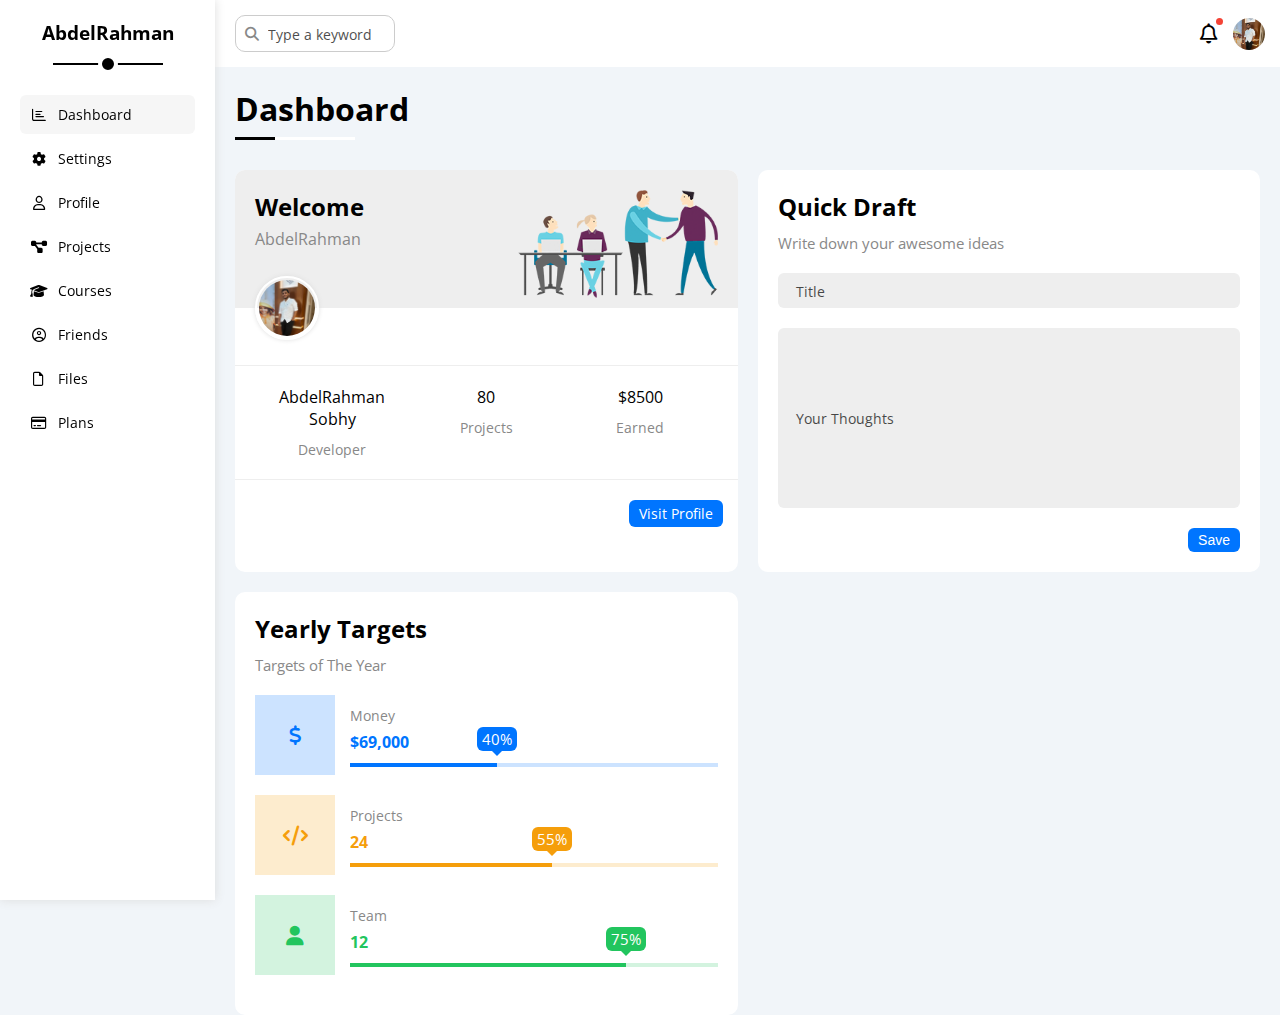
==== index.html @ 3ca9975a "new sections" ====
<!DOCTYPE html>
<html lang="en">

<head>
    <meta charset="UTF-8">
    <meta http-equiv="X-UA-Compatible" content="IE=edge">
    <meta name="viewport" content="width=device-width, initial-scale=1.0">
    <link rel="stylesheet" href="css/all.min.css">
    <link rel="stylesheet" href="css/framework.css">
    <link rel="stylesheet" href="css/style.css">
    <script defer src="scripts/script.js"></script>
    <title>Dashboard</title>
</head>

<body>
    <div class="loading"></div>
    <div class="page flex">
        <div class="sidebar bg-white relative p-20">
            <h3 class="relative txt-c mt-0">ABDO</h3>
            <ul>
                <li>
                    <a class="active flex-ac fs-14 black rad-6 p-10" href="./index.html">
                        <i class="fa-regular fa-chart-bar fa-fw"></i>
                        <span class="mobile-hidden">Dashboard</span>
                    </a>
                </li>
                <li>
                    <a class="flex-ac fs-14 black rad-6 p-10" href="./settings.html">
                        <i class="fa-solid fa-gear fa-fw"></i>
                        <span class="mobile-hidden">Settings</span>
                    </a>
                </li>
                <li>
                    <a class="flex-ac fs-14 black rad-6 p-10" href="profile.html">
                        <i class="fa-regular fa-user fa-fw"></i>
                        <span class="mobile-hidden">Profile</span>
                    </a>
                </li>
                <li>
                    <a class="flex-ac fs-14 black rad-6 p-10" href="projects.html">
                        <i class="fa-solid fa-diagram-project fa-fw"></i>
                        <span class="mobile-hidden">Projects</span>
                    </a>
                </li>
                <li>
                    <a class="flex-ac fs-14 black rad-6 p-10" href="courses.html">
                        <i class="fa-solid fas fa-graduation-cap fa-fw"></i>
                        <span class="mobile-hidden">Courses</span>
                    </a>
                </li>
                <li>
                    <a class="flex-ac fs-14 black rad-6 p-10" href="friends.html">
                        <i class="fa-regular fa-circle-user fa-fw"></i>
                        <span class="mobile-hidden">Friends</span>
                    </a>
                </li>
                <li>
                    <a class="flex-ac fs-14 black rad-6 p-10" href="files.html">
                        <i class="fa-regular fa-file fa-fw"></i>
                        <span class="mobile-hidden">Files</span>
                    </a>
                </li>
                <li>
                    <a class="flex-ac fs-14 black rad-6 p-10" href="plans.html">
                        <i class="fa-regular fa-credit-card fa-fw"></i>
                        <span class="mobile-hidden">Plans</span>
                    </a>
                </li>
            </ul>
        </div>
        <div class="content w-full">
            <div class="head bg-white p-15 flex-ac-sb">
                <div class="search relative">
                    <input class="p-10" type="search" id="input-fc">
                    <label for="search" class="label-fc">Type a keyword</label>
                </div>
                <div class="icons flex-ac">
                    <span class="notification relative"> <i class="fa-regular fa-bell fa-lg"></i></span>
                    <img src="images/avatar.jpg" alt="">
                </div>
            </div>
            <h1 id="swup" class="relative transition-fade">Dashboard</h1>
            <div id="swup" class=" transition-fade wrapper grid gap-20">
                <div class="welcome bg-white rad-10 txt-c-mobile block-mobile">
                    <div class="intro p-20 flex-sb bg-eee">
                        <div>
                            <h2 class="m-0">Welcome</h2>
                            <p class="grey mt-5">AbdelRahman</p>
                        </div>
                        <img src="images/welcome.png" alt="" class="mobile-hidden">
                    </div>
                    <img src="images/avatar.jpg" alt="" class="avatar">
                    <div class="body txt-c flex p-20 mt-20 mb-20 block-mobile">
                        <div>AbdelRahman Sobhy <span class="block grey fs-14 mt-10">Developer</span></div>
                        <div>80 <span class="block grey fs-14 mt-10">Projects</span></div>
                        <div>$8500 <span class="block grey fs-14 mt-10">Earned</span></div>
                    </div>
                    <a href="./profile.html" class="visit block fs-14 bg-blue white fit btn">Visit Profile</a>
                </div>
                <div class="quick-draft p-20 bg-white rad-10">
                    <h2 class="mt-0 mb-10">Quick Draft</h2>
                    <p class="mt-0 mb-20 grey fs-15">Write down your awesome ideas</p>
                    <form>
                        <div class="relative">
                            <input type="text" class="block mb-20 w-full p-10 b-none bg-eee rad-6" id="input-fc">
                            <label class="label-fc greylabel no-pad">Title</label>
                        </div>
                        <div class="relative">
                            <textarea class="block mb-20 w-full p-10 b-none bg-eee rad-6" id="input-fc"></textarea>
                            <label class="label-fc greylabel no-pad">Your Thoughts</label>
                        </div>
                        <input type="submit" value="Save" class="save block fs-14 bg-blue white b-none fit btn">
                    </form>
                </div>
                <div class="targets p-20 bg-white rad-10">
                    <h2 class="mt-0 mb-10">Yearly Targets</h2>
                    <p class="mt-0 mb-20 grey fs-15">Targets of The Year</p>
                    <div class="targets-row mb-20 blue flex-ac">
                        <div class="icon flex-c">
                            <i class="fa-solid fa-dollar-sign fa-lg blue"></i>
                        </div>
                        <div class="details">
                            <span class="fs-14 grey">Money</span>
                            <span class="block mt-5 mb-10 bold">$69,000</span>
                            <div class="progress relative">
                                <span class="bg-blue blue" data-prog="40%" style="width:0">
                                    <span class="bg-blue">40%</span>
                                </span>
                            </div>
                        </div>
                    </div>
                    <div class="targets-row mb-20 orange flex-ac">
                        <div class="icon flex-c">
                            <i class="fa-solid fa-code fa-lg orange"></i>
                        </div>
                        <div class="details">
                            <span class="fs-14 grey">Projects</span>
                            <span class="block mt-5 mb-10 bold">24</span>
                            <div class="progress relative">
                                <span class="bg-orange orange" data-prog="55%" style="width:0">
                                    <span class="bg-orange">55%</span>
                                </span>
                            </div>
                        </div>
                    </div>
                    <div class="targets-row mb-20 green flex-ac">
                        <div class="icon flex-c">
                            <i class="fa-solid fa-user fa-lg green"></i>
                        </div>
                        <div class="details">
                            <span class="fs-14 grey">Team</span>
                            <span class="block mt-5 mb-10 bold">12</span>
                            <div class="progress relative">
                                <span class="bg-green green" data-prog="75%" style="width:0">
                                    <span class="bg-green">75%</span>
                                </span>
                            </div>
                        </div>
                    </div>
                </div>
            </div>
        </div>
    </div>
    <script src="scripts/swup.js"></script>
    <script>
        const swup = new Swup();
    </script>
</body>

</html>
---- css/framework.css ----
/* box styling */
.flex {
    display: flex;
}

.flex-ac {
    display: flex;
    align-items: center;
}

.flex-ac-sb {
    display: flex;
    align-items: center;
    justify-content: space-between;
}

.flex-c {
    display: flex;
    align-items: center;
    justify-content: center;
}

.flex-sb {
    display: flex;
    justify-content: space-between;
}

.grid {
    display: grid;
}

.block {
    display: block;
}

/* paddings ,margins and gaps*/

.p-10 {
    padding: 10px;
}

.p-15 {
    padding: 15px;
}

.p-20 {
    padding: 20px;
}

.m-0 {
    margin: 0px;
}

.m-20 {
    margin: 20px;
}

.mt-0 {
    margin-top: 0;
}

.mt-5 {
    margin-top: 5px;
}

.mt-10 {
    margin-top: 10px;
}

.mt-20 {
    margin-top: 20px;
}

.mb-10 {
    margin-bottom: 10px;
}

.mb-20 {
    margin-bottom: 20px;
}

.gap-20 {
    gap: 20px;
}

/* colors */

.bg-eee {
    background-color: #eee;
}

.bg-white {
    background-color: white;
}

.bg-blue {
    background-color: var(--color-blue);
}

.bg-orange {
    background-color: var(--color-orange);
}

.bg-green {
    background-color: var(--color-green);
}

.black {
    color: black;
}

.white {
    color: white;
}

.grey {
    color: var(--color-grey);
}

.blue {
    color: var(--color-blue);
}

.orange {
    color: var(--color-orange);
}

.green {
    color: var(--color-green);
}

/* position */
.relative {
    position: relative;
}

/* text styling */
.txt-c {
    text-align: center;
}

.bold {
    font-weight: bold;
}

.fs-14 {
    font-size: 14px;
}

.fs-15 {
    font-size: 15px;
}

/* borders */
.rad-6 {
    border-radius: 6px;
}

.rad-10 {
    border-radius: 10px;
}

.b-none {
    border: none;
}

/* width and height */
.w-full {
    width: 100%;
}

.fit {
    width: fit-content;
}

/* responsive */
@media (max-width:767px) {
    .block-mobile {
        display: block;
    }

    .mobile-hidden {
        display: none;
    }

    .txt-c-mobile {
        text-align: center;
    }
}

/* components */

.btn {
    padding: 4px 10px;
    border-radius: 6px;
}
---- css/style.css ----
@import url('https://fonts.googleapis.com/css2?family=Open+Sans:wght@300;500&display=swap');

:root {
    --color-blue: #0075ff;
    --color-alt-blue: #0d69d5;
    --color-orange: #f59e0b;
    --color-green: #22c55e;
    --color-red: #f44336;
    --color-grey: #888;
}

* {
    box-sizing: border-box;
}

*:focus {
    outline: none;
}

a {
    text-decoration: none;
}

ul {
    list-style: none;
    padding: 0;
}

html {
    scroll-behavior: smooth;
}

body {
    font-family: 'Open Sans', sans-serif;
    margin: 0;
}

::-webkit-scrollbar {
    width: 10px;
}

::-webkit-scrollbar-track {
    background-color: white;
}

::-webkit-scrollbar-thumb {
    background-color: var(--color-blue);
}

::-webkit-scrollbar-thumb:hover {
    background-color: var(--color-alt-blue);
}

/* swup animation  */
.transition-fade {
    transition: 0.3s;
    opacity: 1;
}

html.is-animating .transition-fade {
    opacity: 0;
    transform: translateX(-50px);
}

html.is-leaving .transition-fade {
    opacity: 0;
    transform: translateX(50px);
}

.loading {
    height: 5px;
    position: fixed;
    top: 67px;
    left: 0;
    background: var(--color-blue);
    width: 0;
    z-index: 1000;
}

html.is-changing .loading {
    transition: 0.3s;
    width: 100%;
}

.page {
    background-color: #f1f5f9;
    min-height: 100vh;
}

/* sidebar */

.sidebar {
    position: fixed;
    top: 0;
    left: 0;
    z-index: 9999;
    height: 100vh;
    width: 215px;
    box-shadow: 0 0 10px #ddd;
}

.sidebar>h3 {
    margin-bottom: 50px;
}

.sidebar>h3::before,
.sidebar>h3::after {
    content: '';
    position: absolute;
    background-color: black;
    left: 50%;
    transform: translateX(-50%);
}

.sidebar>h3::before {
    width: 110px;
    height: 2px;
    bottom: -20px;

}

.sidebar>h3::after {
    bottom: -28.5px;
    width: 12px;
    aspect-ratio: 1;
    border-radius: 50%;
    border: 4px solid white;
}

.sidebar ul li a {
    transition: 0.3s;
    margin-bottom: 5px;
}

.sidebar ul li a.active,
.sidebar ul li a:hover {
    background-color: #f6f6f6;
}

.sidebar ul li a span {
    font-size: 14px;
    margin-left: 10px;
}

@media (max-width:767px) {
    .sidebar {
        width: 58px;
        padding: 10px;
    }

    .sidebar>h3 {
        font-size: 13px;
        margin-bottom: 15px;
    }

    .sidebar>h3::before,
    .sidebar>h3::after {
        display: none;
    }
}

/* content */
.content {
    overflow: hidden;
    position: relative;
    left: 215px;
    width: calc(100% - 215px);
}

@media (max-width:767px) {
    .content {
        position: relative;
        left: 58px;
        width: calc(100% - 58px);
    }
}

.head {
    position: fixed;
    top: 0;
    left: 215px;
    z-index: 99;
    transition: 0.3s;
    width: calc(100% - 215px);
}

@media (max-width:767px) {
    .head {
        left: 58px;
        width: calc(100% - 58px);
    }
}

.head .search::before {
    content: '\f002';
    font-family: var(--fa-style-family-classic);
    font-weight: 900;
    position: absolute;
    left: 15px;
    top: 50%;
    transform: translateY(-50%);
    font-size: 14px;
    color: var(--color-grey);
}

#input-fc+.label-fc {
    position: absolute;
    top: 50%;
    left: 38px;
    transform: translateY(-50%);
    pointer-events: none;
    font-size: 14px;
    opacity: 0.7;
    transition: 0.3s;
}

#input-fc+.label-fc.no-pad {
    left: 18px;
}

#input-fc:focus+.label-fc,
#input-fc+.label-fc.focused {
    scale: 0.9;
    opacity: 1;
    background-color: white;
    top: 0px;
    left: 22px;
    padding-inline: 6px;
}

#input-fc:focus+.label-fc.greylabel,
#input-fc+.label-fc.greylabel.focused {
    border-radius: 2px;
    background-color: #eee;
}

#input-fc:focus+.label-fc.no-pad,
#input-fc+.label-fc.no-pad.focused {
    left: 10px;
}

.head .search input {
    border: 1px solid #ccc;
    border-radius: 10px;
    margin-left: 5px;
    padding-left: 30px;
    width: 160px;
    transition: width 0.3s;
}

.head .search input:focus {
    width: 200px;
}


.head .icons .notification::before {
    content: '';
    position: absolute;
    width: 7px;
    aspect-ratio: 1;
    background-color: var(--color-red);
    border-radius: 50%;
    right: -5px;
    top: -5px;
}

.head .icons img {
    width: 32px;
    aspect-ratio: 1;
    border-radius: 50%;
    margin-left: 15px;
}

.page h1 {
    margin: 87px 20px 40px;
}

.page h1::before,
.page h1::after {
    content: '';
    height: 3px;
    position: absolute;
    bottom: -10px;
    left: 0;
}

.page h1::before {
    background-color: white;
    width: 120px;
}

.page h1::after {
    background-color: black;
    width: 40px;
}

.wrapper {
    grid-template-columns: repeat(auto-fill, minmax(450px, 1fr));
    margin-inline: 20px;
}

@media (max-width:767px) {
    .wrapper {
        grid-template-columns: minmax(min(200px, 100%), 1fr);
        margin-inline: 10px;
    }
}

.welcome {
    overflow: hidden;
}

.welcome .intro img {
    width: 200px;
    margin-bottom: -10px;
}

.welcome .avatar {
    width: 64px;
    height: 64px;
    border: 2px solid white;
    border-radius: 50%;
    padding: 2px;
    box-shadow: 0 0 5px #ddd;
    margin-left: 20px;
    margin-top: -32px;
}

.welcome .body {
    border-top: 1px solid #eee;
    border-bottom: 1px solid #eee;
}

.welcome .body>div {
    flex: 1;
}

.welcome .visit {
    margin: 0 15px 15px auto;
    transition: 0.3s;
}

.welcome .visit:hover {
    background-color: var(--color-alt-blue);
}

@media (max-width:767px) {
    .welcome .intro {
        padding-bottom: 30px;
    }

    .welcome .avatar {
        margin-left: 0;
    }

    .welcome .body>div:not(:last-child) {
        margin-bottom: 20px;
    }
}

.quick-draft textarea {
    resize: none;
    height: 180px;
}

.quick-draft .save {
    margin-left: auto;
    transition: 0.3s;
    cursor: pointer;
}

.quick-draft .save:hover {
    background-color: var(--color-alt-blue);
}

.targets .targets-row .icon {
    width: 80px;
    aspect-ratio: 1;
    margin-right: 15px;
}

.targets .details {
    flex: 1;
}

.targets .details .progress {
    height: 4px;
}

.targets .details .progress>span {
    position: absolute;
    left: 0;
    top: 0;
    height: 100%;
    transition: 0.3s;
}

.targets .details .progress>span span {
    position: absolute;
    bottom: 16px;
    right: 0;
    color: white;
    padding: 2px 5px;
    border-radius: 6px;
    font-size: 15px;
    transform: translateX(50%);
}

.targets .details .progress>span span::after {
    content: '';
    border: solid transparent 5px;
    position: absolute;
    bottom: -10px;
    left: 50%;
    transform: translateX(-50%);
}

.targets .details .progress>.blue span::after {
    border-top-color: var(--color-blue);
}

.blue .icon,
.blue .progress {
    background-color: rgba(0, 117, 255, 0.2);
}

.targets .details .progress>.orange span::after {
    border-top-color: var(--color-orange);
}

.orange .icon,
.orange .progress {
    background-color: rgba(245, 158, 11, 0.2);
}

.targets .details .progress>.green span::after {
    border-top-color: var(--color-green);
}

.green .icon,
.green .progress {
    background-color: rgba(34, 197, 94, 0.2);
}
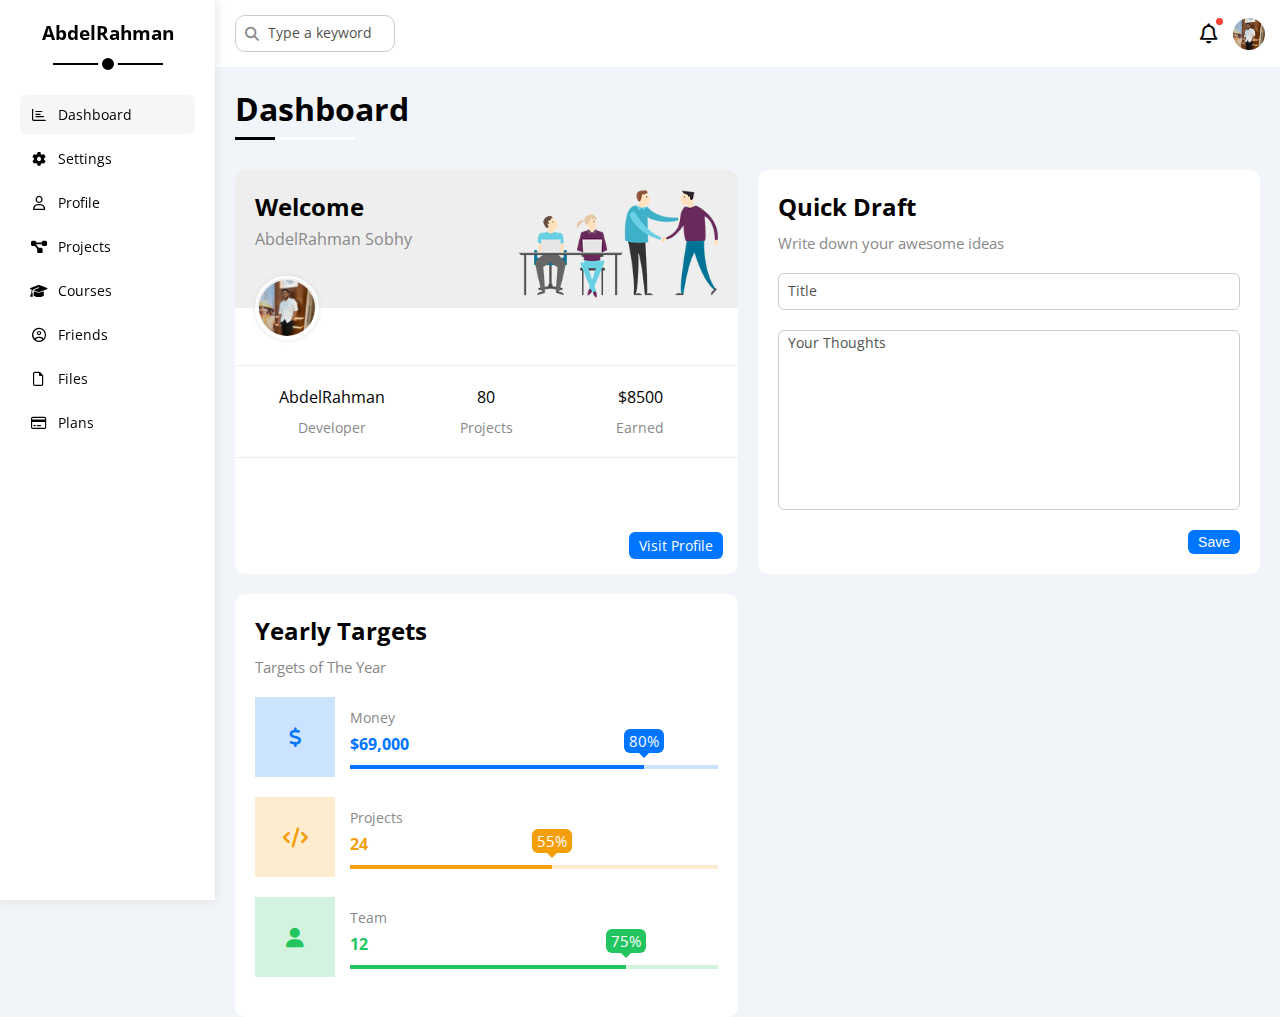
==== commit d57a18da: "design" ====
--- a/index.html
+++ b/index.html
@@ -85,29 +85,31 @@
                     <div class="intro p-20 flex-sb bg-eee">
                         <div>
                             <h2 class="m-0">Welcome</h2>
-                            <p class="grey mt-5">AbdelRahman</p>
+                            <p class="grey mt-5">AbdelRahman Sobhy</p>
                         </div>
                         <img src="images/welcome.png" alt="" class="mobile-hidden">
                     </div>
                     <img src="images/avatar.jpg" alt="" class="avatar">
                     <div class="body txt-c flex p-20 mt-20 mb-20 block-mobile">
-                        <div>AbdelRahman Sobhy <span class="block grey fs-14 mt-10">Developer</span></div>
+                        <div>AbdelRahman<span class="block grey fs-14 mt-10">Developer</span></div>
                         <div>80 <span class="block grey fs-14 mt-10">Projects</span></div>
                         <div>$8500 <span class="block grey fs-14 mt-10">Earned</span></div>
                     </div>
-                    <a href="./profile.html" class="visit block fs-14 bg-blue white fit btn">Visit Profile</a>
+                    <div class="flex visit-button">
+                        <a href="./profile.html" class="visit block fs-14 bg-blue white fit btn">Visit Profile</a>
+                    </div>
                 </div>
                 <div class="quick-draft p-20 bg-white rad-10">
                     <h2 class="mt-0 mb-10">Quick Draft</h2>
                     <p class="mt-0 mb-20 grey fs-15">Write down your awesome ideas</p>
                     <form>
                         <div class="relative">
-                            <input type="text" class="block mb-20 w-full p-10 b-none bg-eee rad-6" id="input-fc">
-                            <label class="label-fc greylabel no-pad">Title</label>
+                            <input type="text" class="block mb-20 w-full p-10 b-none rad-6" id="input-fc">
+                            <label class="label-fc no-pad">Title</label>
                         </div>
                         <div class="relative">
-                            <textarea class="block mb-20 w-full p-10 b-none bg-eee rad-6" id="input-fc"></textarea>
-                            <label class="label-fc greylabel no-pad">Your Thoughts</label>
+                            <textarea class="block mb-20 w-full p-10 b-none rad-6" id="input-fc"></textarea>
+                            <label class="label-fc no-pad">Your Thoughts</label>
                         </div>
                         <input type="submit" value="Save" class="save block fs-14 bg-blue white b-none fit btn">
                     </form>
@@ -123,8 +125,8 @@
                             <span class="fs-14 grey">Money</span>
                             <span class="block mt-5 mb-10 bold">$69,000</span>
                             <div class="progress relative">
-                                <span class="bg-blue blue" data-prog="40%" style="width:0">
-                                    <span class="bg-blue">40%</span>
+                                <span class="bg-blue blue" data-prog="80%" style="width:0">
+                                    <span class="bg-blue">80%</span>
                                 </span>
                             </div>
                         </div>
--- a/css/style.css
+++ b/css/style.css
@@ -205,7 +205,7 @@
 
 #input-fc+.label-fc {
     position: absolute;
-    top: 50%;
+    top: calc(50% - 2px);
     left: 38px;
     transform: translateY(-50%);
     pointer-events: none;
@@ -215,7 +215,7 @@
 }
 
 #input-fc+.label-fc.no-pad {
-    left: 18px;
+    left: 10px;
 }
 
 #input-fc:focus+.label-fc,
@@ -223,15 +223,9 @@
     scale: 0.9;
     opacity: 1;
     background-color: white;
-    top: 0px;
+    top: -1px;
     left: 22px;
     padding-inline: 6px;
-}
-
-#input-fc:focus+.label-fc.greylabel,
-#input-fc+.label-fc.greylabel.focused {
-    border-radius: 2px;
-    background-color: #eee;
 }
 
 #input-fc:focus+.label-fc.no-pad,
@@ -335,6 +329,12 @@
     flex: 1;
 }
 
+.welcome .visit-button {
+    flex-direction: column;
+    justify-content: flex-end;
+    height: calc(100% - 307.91px);
+}
+
 .welcome .visit {
     margin: 0 15px 15px auto;
     transition: 0.3s;
@@ -356,11 +356,29 @@
     .welcome .body>div:not(:last-child) {
         margin-bottom: 20px;
     }
+
+    .welcome .visit-button {
+        height: auto;
+    }
+}
+
+.quick-draft input[type="text"] {
+    border: 1px solid #ccc;
 }
 
 .quick-draft textarea {
+    border: 1px solid #ccc;
     resize: none;
     height: 180px;
+}
+
+.quick-draft textarea#input-fc+label.label-fc {
+    top: 12px;
+}
+
+.quick-draft textarea#input-fc+label.label-fc.focused,
+.quick-draft textarea#input-fc:focus+label.label-fc {
+    top: 0px;
 }
 
 .quick-draft .save {
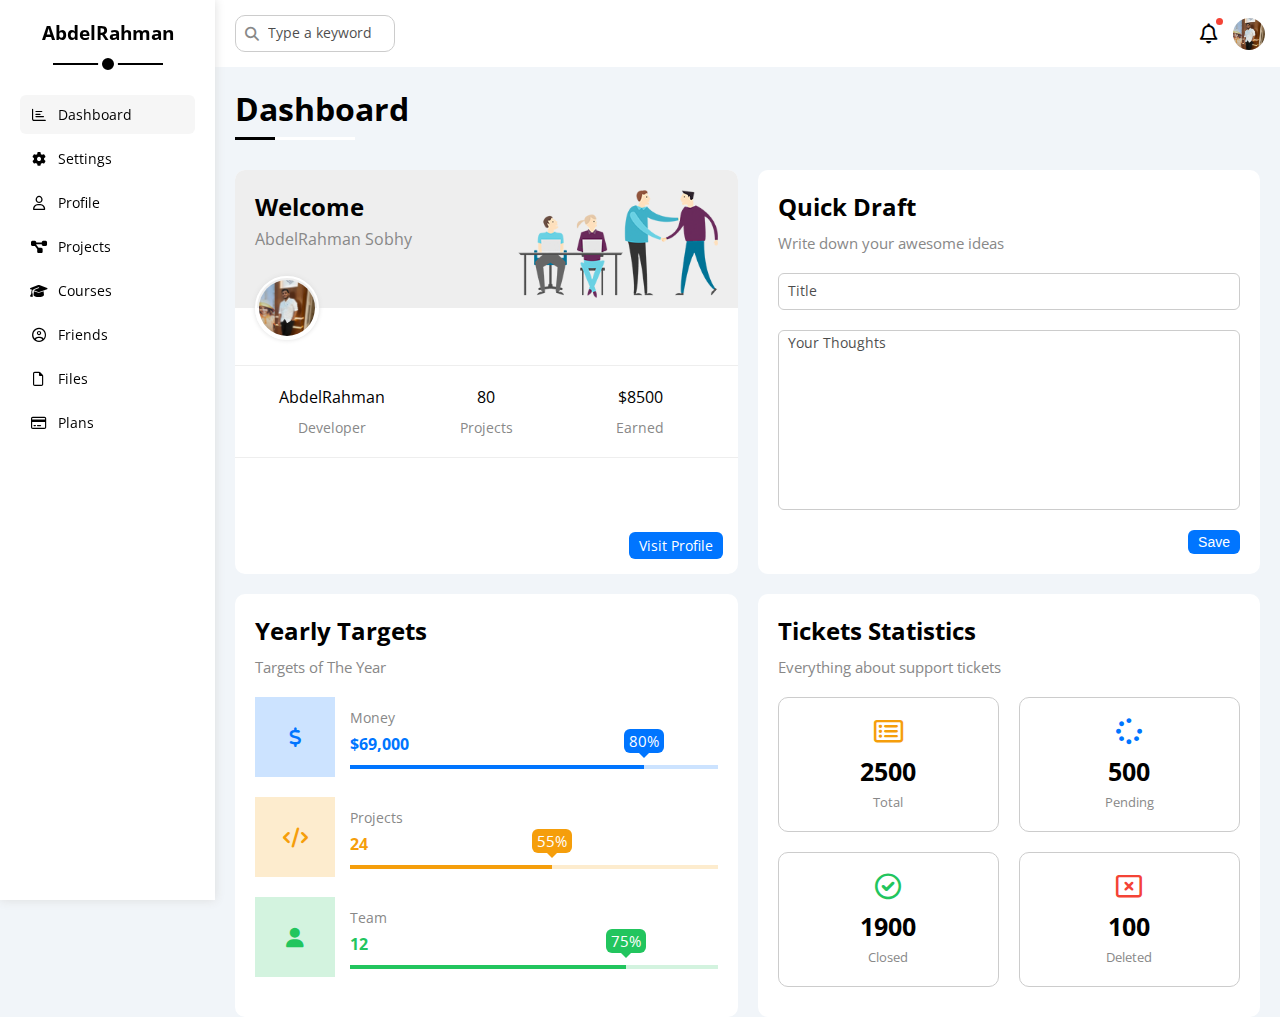
==== commit e643ccbe: "tickets" ====
--- a/index.html
+++ b/index.html
@@ -160,6 +160,32 @@
                         </div>
                     </div>
                 </div>
+                <div class="tickets p-20 bg-white rad-10">
+                    <h2 class="mt-0 mb-10">Tickets Statistics</h2>
+                    <p class="mt-0 mb-20 grey fs-15">Everything about support tickets</p>
+                    <div class="flex txt-c gap-20 wrap">
+                        <div class="box p-20 rad-10 fs-13 grey">
+                            <i class="fa-regular fa-rectangle-list fa-2x mb-10 orange"></i>
+                            <span class="block black bold fs-25 mb-5">2500</span>
+                            Total
+                        </div>
+                        <div class="box p-20 rad-10 fs-13 grey">
+                            <i class="fa-solid fas fa-spinner fa-2x mb-10 blue"></i>
+                            <span class="block black bold fs-25 mb-5">500</span>
+                            Pending
+                        </div>
+                        <div class="box p-20 rad-10 fs-13 grey">
+                            <i class="fa-regular fa-circle-check fa-2x mb-10 green"></i>
+                            <span class="block black bold fs-25 mb-5">1900</span>
+                            Closed
+                        </div>
+                        <div class="box p-20 rad-10 fs-13 grey">
+                            <i class="fa-regular fa-rectangle-xmark fa-2x mb-10 red"></i>
+                            <span class="block black bold fs-25 mb-5">100</span>
+                            Deleted
+                        </div>
+                    </div>
+                </div>
             </div>
         </div>
     </div>
--- a/css/framework.css
+++ b/css/framework.css
@@ -25,6 +25,10 @@
     justify-content: space-between;
 }
 
+.wrap {
+    flex-wrap: wrap;
+}
+
 .grid {
     display: grid;
 }
@@ -71,6 +75,10 @@
     margin-top: 20px;
 }
 
+.mb-5 {
+    margin-bottom: 5px;
+}
+
 .mb-10 {
     margin-bottom: 10px;
 }
@@ -127,6 +135,10 @@
 
 .green {
     color: var(--color-green);
+}
+
+.red {
+    color: var(--color-red);
 }
 
 /* position */
@@ -143,12 +155,20 @@
     font-weight: bold;
 }
 
+.fs-13 {
+    font-size: 13px;
+}
+
 .fs-14 {
     font-size: 14px;
 }
 
 .fs-15 {
     font-size: 15px;
+}
+
+.fs-25 {
+    font-size: 25px;
 }
 
 /* borders */
--- a/css/style.css
+++ b/css/style.css
@@ -458,4 +458,15 @@
 .green .icon,
 .green .progress {
     background-color: rgba(34, 197, 94, 0.2);
+}
+
+.tickets .box {
+    border: 1px solid #ccc;
+    width: calc(50% - 10px);
+}
+
+@media (max-width:767px) {
+    .tickets .box {
+        width: 100%;
+    }
 }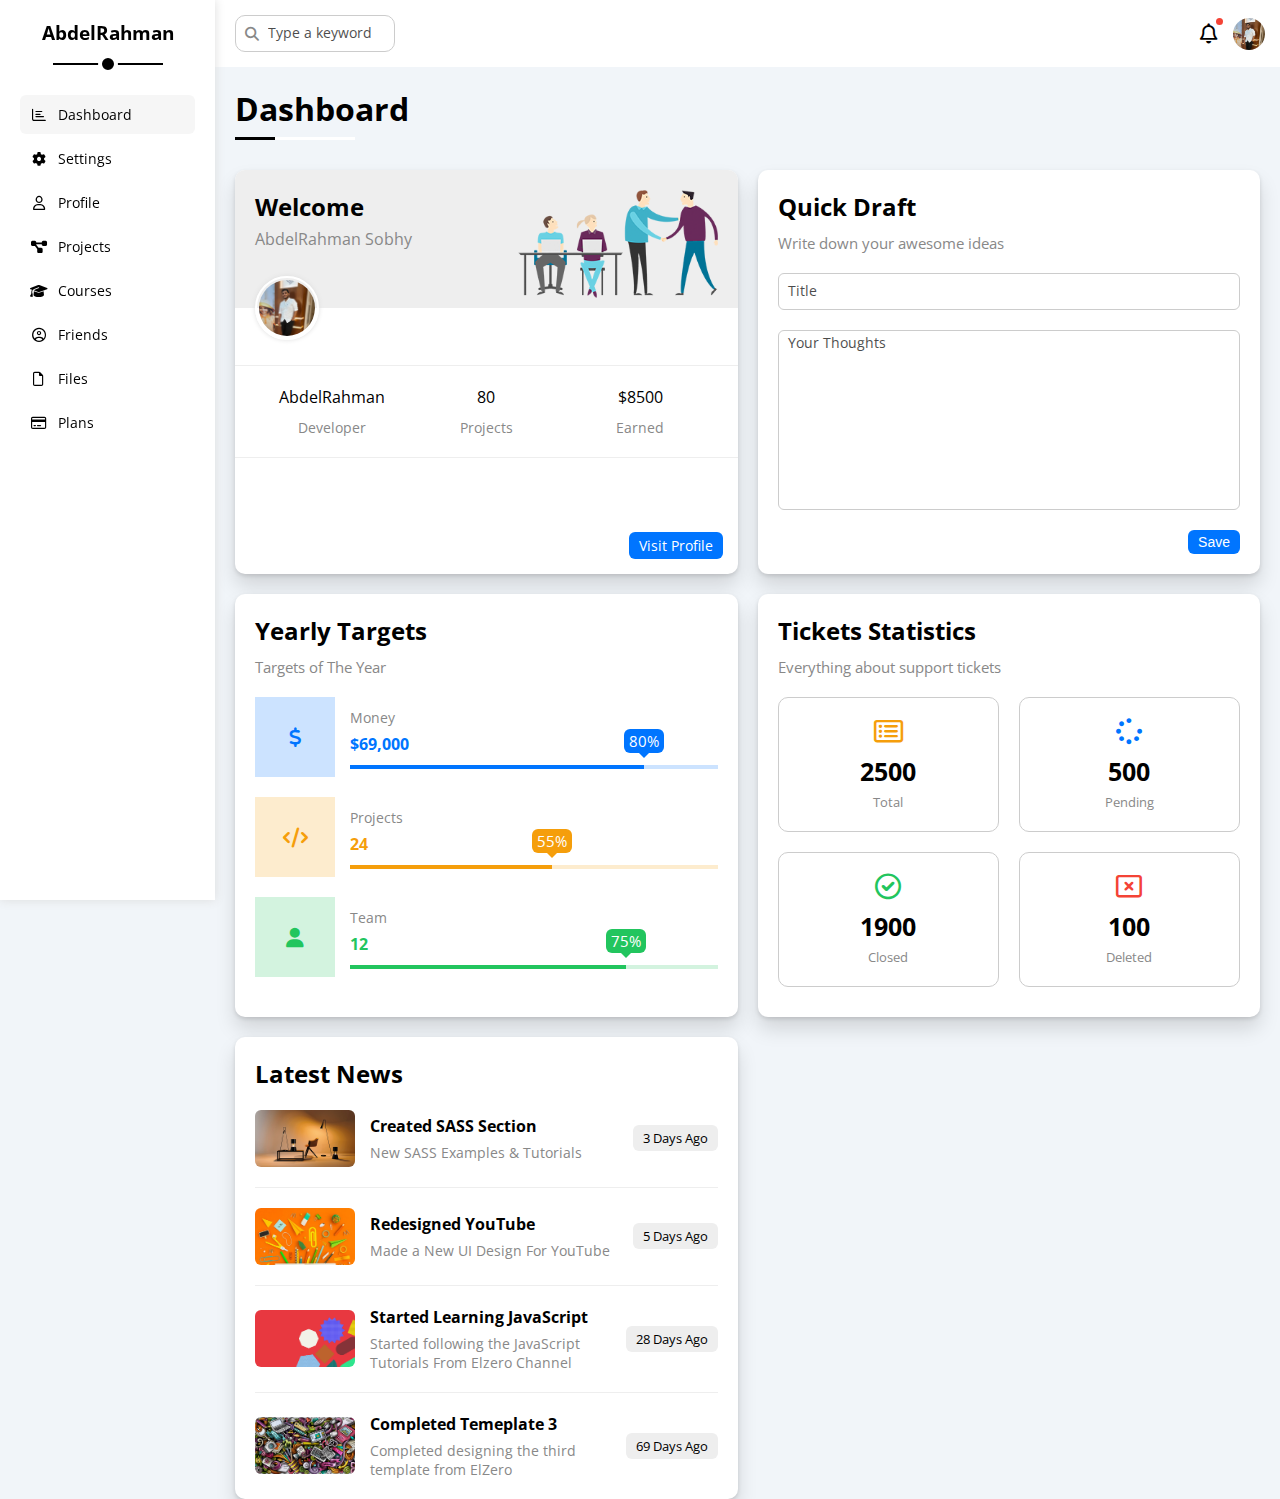
==== commit 011e9ae7: "new widget" ====
--- a/index.html
+++ b/index.html
@@ -13,7 +13,13 @@
 </head>
 
 <body>
-    <div class="loading"></div>
+    <div class="loading">
+        <!-- <span style="--index:4"></span>
+        <span style="--index:3"></span>
+        <span style="--index:2"></span>
+        <span style="--index:1"></span>
+        <span style="--index:0"></span> -->
+    </div>
     <div class="page flex">
         <div class="sidebar bg-white relative p-20">
             <h3 class="relative txt-c mt-0">ABDO</h3>
@@ -99,7 +105,7 @@
                         <a href="./profile.html" class="visit block fs-14 bg-blue white fit btn">Visit Profile</a>
                     </div>
                 </div>
-                <div class="quick-draft p-20 bg-white rad-10">
+                <div class="quick-draft widget">
                     <h2 class="mt-0 mb-10">Quick Draft</h2>
                     <p class="mt-0 mb-20 grey fs-15">Write down your awesome ideas</p>
                     <form>
@@ -114,7 +120,7 @@
                         <input type="submit" value="Save" class="save block fs-14 bg-blue white b-none fit btn">
                     </form>
                 </div>
-                <div class="targets p-20 bg-white rad-10">
+                <div class="targets widget">
                     <h2 class="mt-0 mb-10">Yearly Targets</h2>
                     <p class="mt-0 mb-20 grey fs-15">Targets of The Year</p>
                     <div class="targets-row mb-20 blue flex-ac">
@@ -160,7 +166,7 @@
                         </div>
                     </div>
                 </div>
-                <div class="tickets p-20 bg-white rad-10">
+                <div class="tickets widget">
                     <h2 class="mt-0 mb-10">Tickets Statistics</h2>
                     <p class="mt-0 mb-20 grey fs-15">Everything about support tickets</p>
                     <div class="flex txt-c gap-20 wrap">
@@ -184,6 +190,41 @@
                             <span class="block black bold fs-25 mb-5">100</span>
                             Deleted
                         </div>
+                    </div>
+                </div>
+                <div class="latest-news widget txt-c-mobile">
+                    <h2 class="mt-0 mb-20">Latest News</h2>
+                    <div class="news-row flex-ac">
+                        <img src="images/news-01.png" alt="">
+                        <div class="info">
+                            <h3>Created SASS Section</h3>
+                            <p class="m-0 fs-14 grey">New SASS Examples & Tutorials</p>
+                        </div>
+                        <div class="btn bg-eee fs-13 label">3 Days Ago</div>
+                    </div>
+                    <div class="news-row flex-ac">
+                        <img src="images/news-02.png" alt="">
+                        <div class="info">
+                            <h3>Redesigned YouTube </h3>
+                            <p class="m-0 fs-14 grey">Made a New UI Design For YouTube</p>
+                        </div>
+                        <div class="btn bg-eee fs-13 label">5 Days Ago</div>
+                    </div>
+                    <div class="news-row flex-ac">
+                        <img src="images/news-03.png" alt="">
+                        <div class="info">
+                            <h3>Started Learning JavaScript</h3>
+                            <p class="m-0 fs-14 grey">Started following the JavaScript Tutorials From Elzero Channel</p>
+                        </div>
+                        <div class="btn bg-eee fs-13 label">28 Days Ago</div>
+                    </div>
+                    <div class="news-row flex-ac">
+                        <img src="images/news-04.png" alt="">
+                        <div class="info">
+                            <h3>Completed Temeplate 3</h3>
+                            <p class="m-0 fs-14 grey">Completed designing the third template from ElZero</p>
+                        </div>
+                        <div class="btn bg-eee fs-13 label">69 Days Ago</div>
                     </div>
                 </div>
             </div>
--- a/css/framework.css
+++ b/css/framework.css
@@ -210,6 +210,12 @@
 
 /* components */
 
+.widget {
+    padding: 20px;
+    background-color: white;
+    border-radius: 10px;
+}
+
 .btn {
     padding: 4px 10px;
     border-radius: 6px;
--- a/css/style.css
+++ b/css/style.css
@@ -75,12 +75,62 @@
     background: var(--color-blue);
     width: 0;
     z-index: 1000;
-}
+    display: flex;
+    align-items: center;
+}
+
+/* .loading>span {
+    display: block;
+    aspect-ratio: 1;
+    width: 8px;
+    border-radius: 50%;
+    background-color: var(--color-blue);
+} */
 
 html.is-changing .loading {
     transition: 0.3s;
     width: 100%;
 }
+
+/* 
+html.is-changing .loading>span {
+    animation: balls 2s infinite;
+    animation-delay: calc(0.15s * var(--index) + 0.05s);
+} */
+/* 
+@keyframes balls {
+
+    0%,
+    20% {
+        transform: translateX(0);
+        animation-timing-function: ease-out;
+        opacity: 0
+    }
+
+    25% {
+        opacity: 1
+    }
+
+    35% {
+        transform: translateX(45vw);
+        animation-timing-function: linear
+    }
+
+    65% {
+        transform: translateX(60vw);
+        animation-timing-function: ease-in
+    }
+
+    75% {
+        opacity: 1
+    }
+
+    80%,
+    100% {
+        transform: translateX(100vw);
+        opacity: 0
+    }
+} */
 
 .page {
     background-color: #f1f5f9;
@@ -298,6 +348,10 @@
         grid-template-columns: minmax(min(200px, 100%), 1fr);
         margin-inline: 10px;
     }
+}
+
+.wrapper>div {
+    box-shadow: 0 12px 20px 0 rgba(0, 0, 0, 0.13), 0 2px 4px 0 rgba(0, 0, 0, 0.12);
 }
 
 .welcome {
@@ -469,4 +523,46 @@
     .tickets .box {
         width: 100%;
     }
+}
+
+.latest-news .news-row:not(:last-of-type) {
+    margin-bottom: 20px;
+    padding-bottom: 20px;
+    border-bottom: 1px solid #eee;
+}
+
+.latest-news .news-row img {
+    width: 100px;
+    height: 56.9px;
+    object-fit: cover;
+    border-radius: 6px;
+    margin-right: 15px;
+}
+
+.latest-news .info {
+    flex-grow: 1;
+}
+
+.latest-news .info h3 {
+    margin: 0 0 6px;
+    font-size: 16px;
+}
+
+.latest-news .info p {}
+
+.label {
+    width: fit-content;
+    white-space: nowrap;
+    text-align: center;
+    margin-left: 10px;
+}
+
+@media (max-width:767px) {
+    .news-row {
+        display: block;
+    }
+
+    .label {
+        margin: 10px auto;
+    }
 }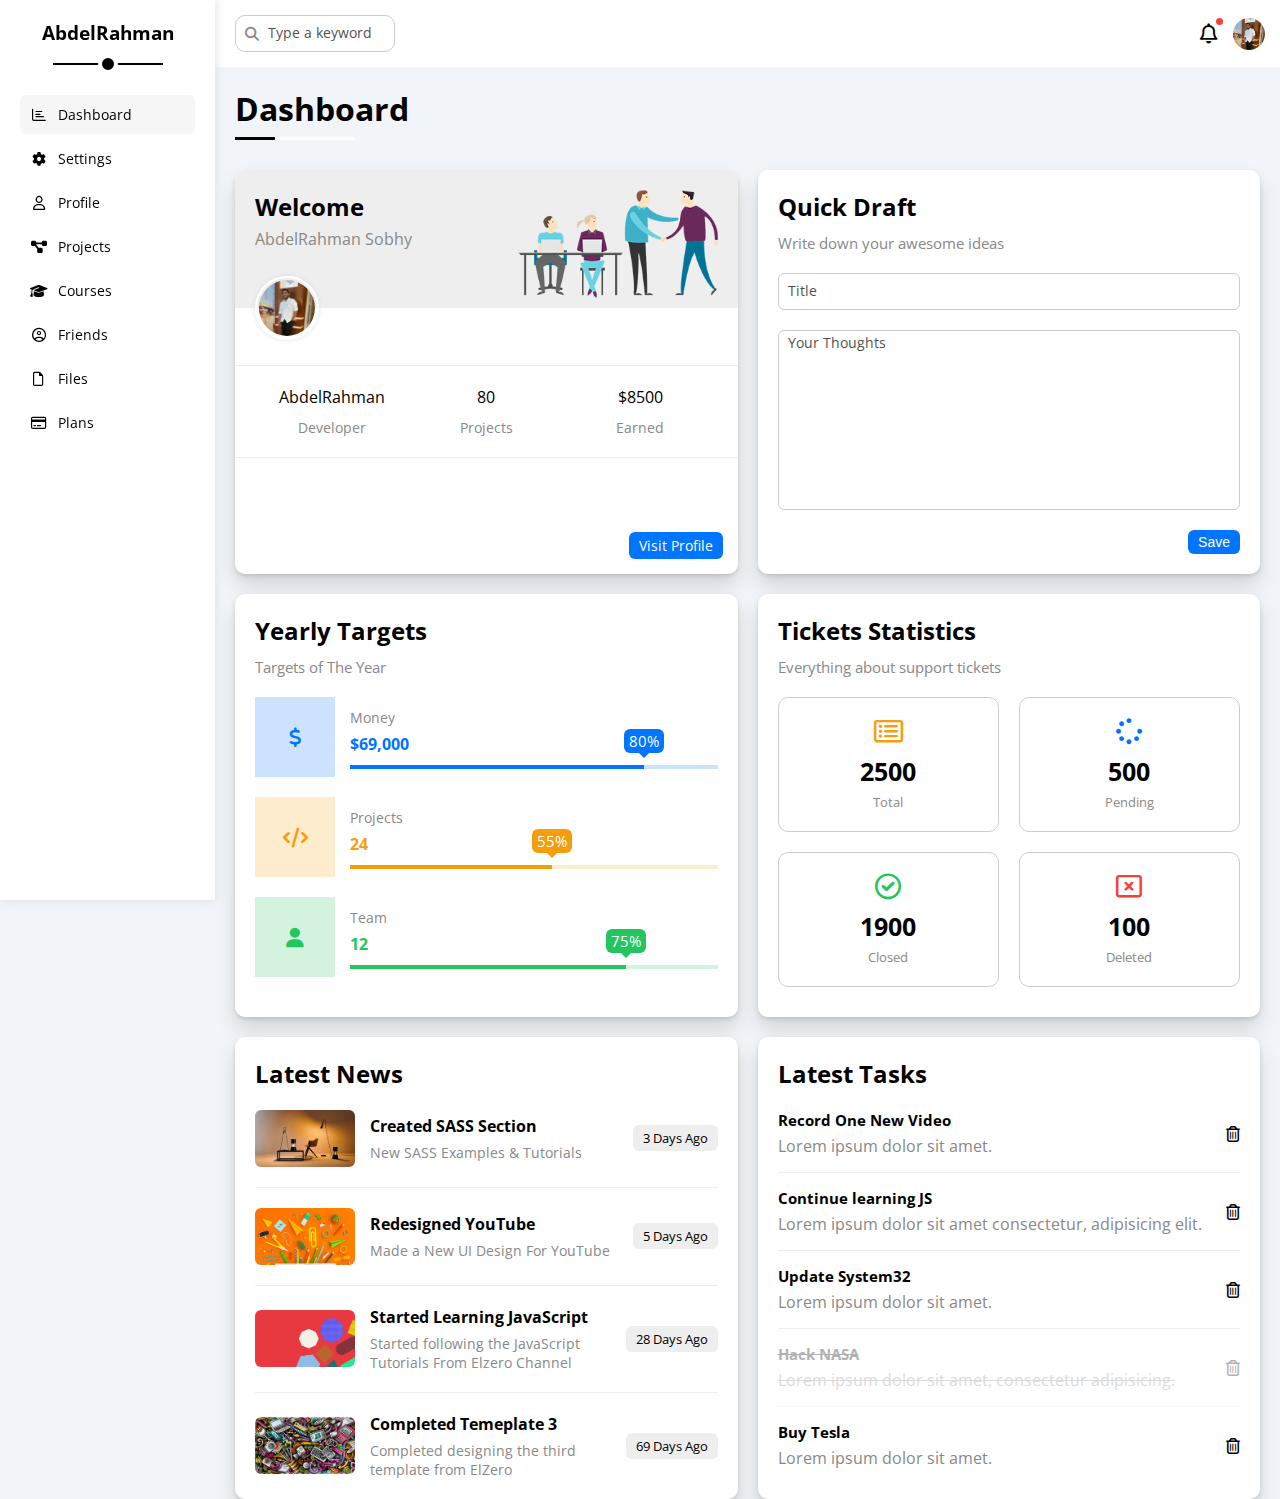
==== commit a17f3ec9: "tasks section" ====
--- a/index.html
+++ b/index.html
@@ -227,6 +227,44 @@
                         <div class="btn bg-eee fs-13 label">69 Days Ago</div>
                     </div>
                 </div>
+                <div class="tasks widget">
+                    <h2 class="mt-0 mb-20">Latest Tasks</h2>
+                    <div class="task-row flex-ac-sb">
+                        <div class="info">
+                            <h3 class="mt-0 mb-5 fs-15">Record One New Video</h3>
+                            <p class="m-0 grey">Lorem ipsum dolor sit amet.</p>
+                        </div>
+                        <i class="fa-regular fa-trash-can delete"></i>
+                    </div>
+                    <div class="task-row flex-ac-sb">
+                        <div class="info">
+                            <h3 class="mt-0 mb-5 fs-15">Continue learning JS</h3>
+                            <p class="m-0 grey">Lorem ipsum dolor sit amet consectetur, adipisicing elit.</p>
+                        </div>
+                        <i class="fa-regular fa-trash-can delete"></i>
+                    </div>
+                    <div class="task-row flex-ac-sb">
+                        <div class="info">
+                            <h3 class="mt-0 mb-5 fs-15">Update System32</h3>
+                            <p class="m-0 grey">Lorem ipsum dolor sit amet.</p>
+                        </div>
+                        <i class="fa-regular fa-trash-can delete"></i>
+                    </div>
+                    <div class="task-row flex-ac-sb done">
+                        <div class="info">
+                            <h3 class="mt-0 mb-5 fs-15">Hack NASA</h3>
+                            <p class="m-0 grey">Lorem ipsum dolor sit amet, consectetur adipisicing.</p>
+                        </div>
+                        <i class="fa-regular fa-trash-can delete"></i>
+                    </div>
+                    <div class="task-row flex-ac-sb">
+                        <div class="info">
+                            <h3 class="mt-0 mb-5 fs-15">Buy Tesla</h3>
+                            <p class="m-0 grey">Lorem ipsum dolor sit amet.</p>
+                        </div>
+                        <i class="fa-regular fa-trash-can delete"></i>
+                    </div>
+                </div>
             </div>
         </div>
     </div>
--- a/css/style.css
+++ b/css/style.css
@@ -548,8 +548,6 @@
     font-size: 16px;
 }
 
-.latest-news .info p {}
-
 .label {
     width: fit-content;
     white-space: nowrap;
@@ -565,4 +563,37 @@
     .label {
         margin: 10px auto;
     }
+}
+
+.tasks .task-row {
+    transition: 0.3s;
+}
+
+.tasks .task-row:not(:last-of-type) {
+    margin-bottom: 15px;
+    padding-bottom: 15px;
+    border-bottom: 1px solid #eee;
+}
+
+.tasks .info {
+    flex-grow: 1;
+}
+
+.tasks .done {
+    opacity: 0.3;
+}
+
+.tasks .done h3,
+.tasks .done p {
+    text-decoration: line-through;
+    transition: 0.3s;
+}
+
+.tasks .delete {
+    cursor: pointer;
+    transition: 0.3s;
+}
+
+.tasks .task-row:not(.done) .delete:hover {
+    color: var(--color-red);
 }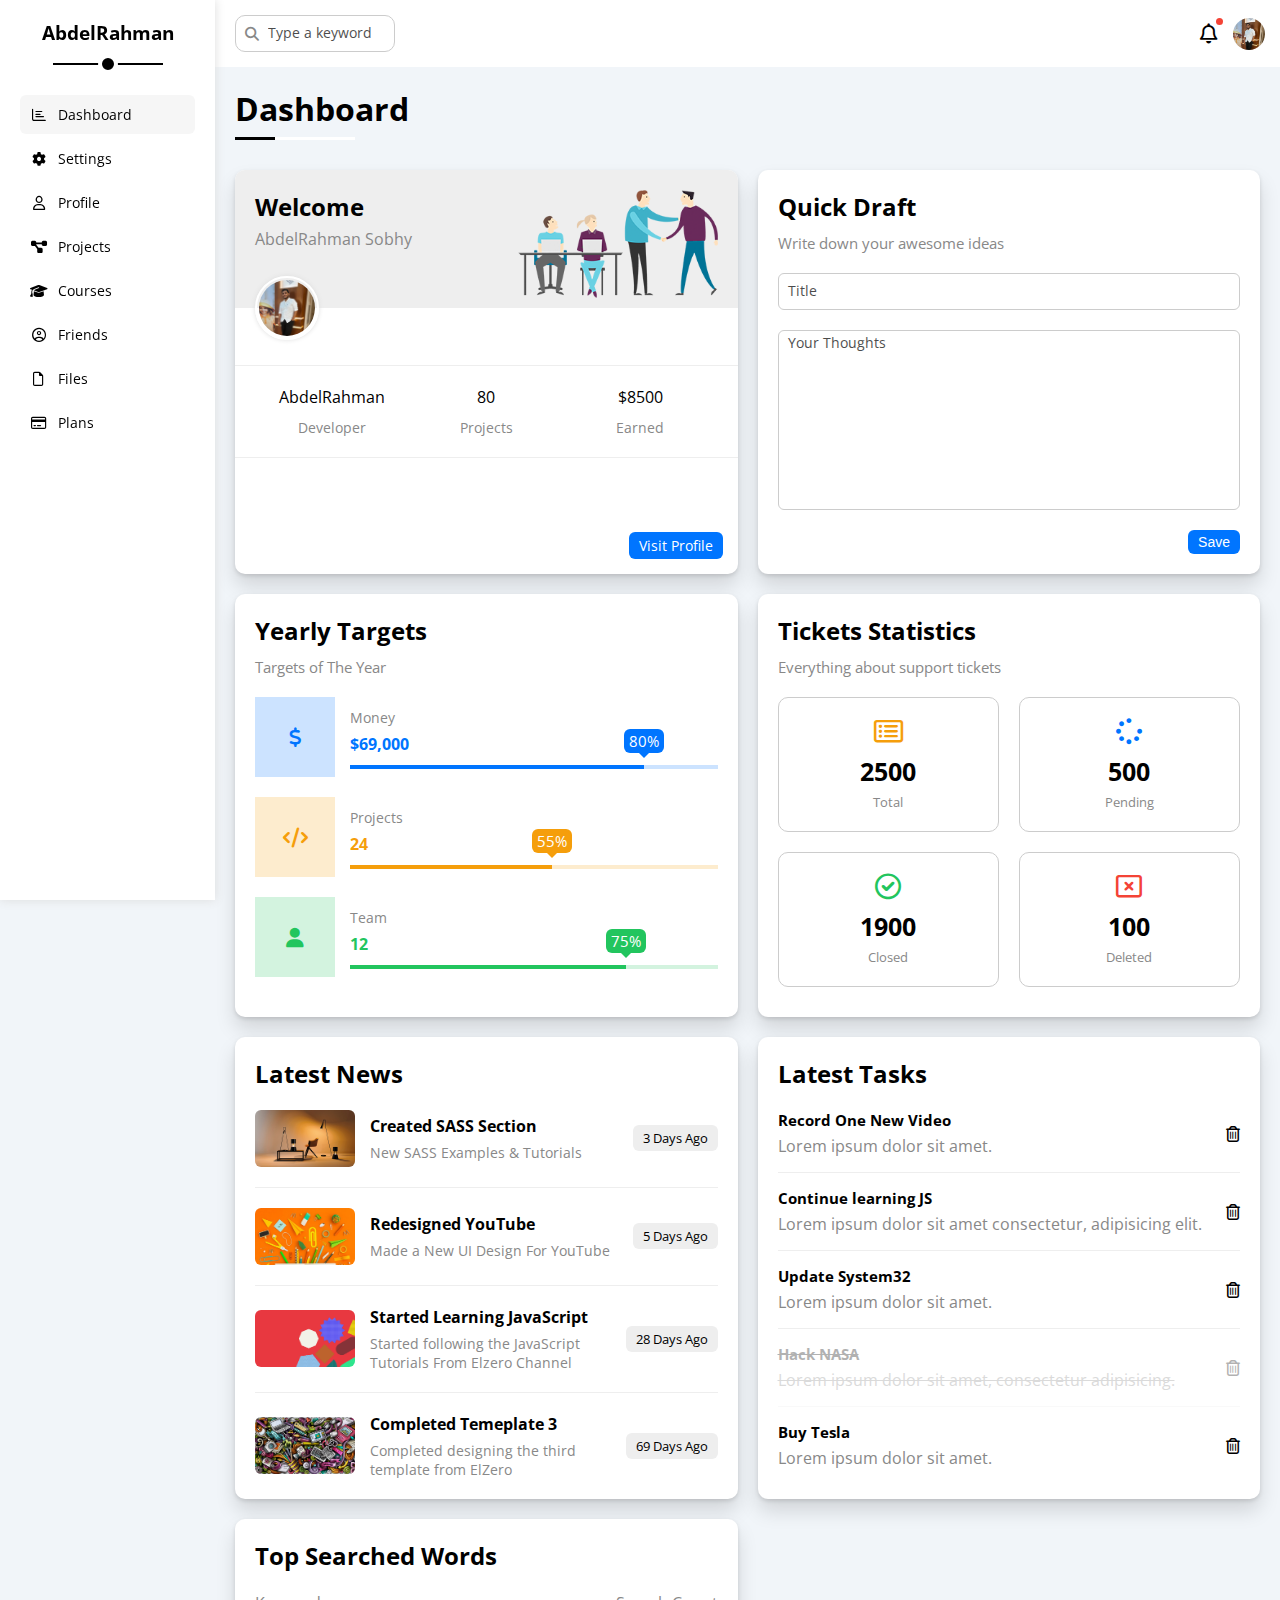
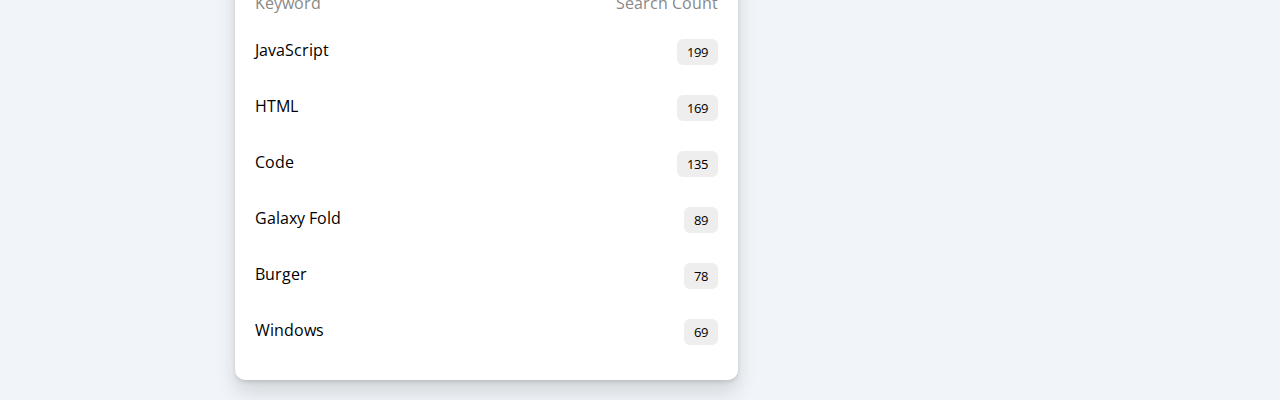
==== commit 114e0746: "new section" ====
--- a/index.html
+++ b/index.html
@@ -88,10 +88,10 @@
             <h1 id="swup" class="relative transition-fade">Dashboard</h1>
             <div id="swup" class=" transition-fade wrapper grid gap-20">
                 <div class="welcome bg-white rad-10 txt-c-mobile block-mobile">
-                    <div class="intro p-20 flex-sb bg-eee">
-                        <div>
+                    <div class="intro p-20 flex-sb bg-eee flex-c-mobile">
+                        <div class="">
                             <h2 class="m-0">Welcome</h2>
-                            <p class="grey mt-5">AbdelRahman Sobhy</p>
+                            <p class="grey mt-5 ">AbdelRahman Sobhy</p>
                         </div>
                         <img src="images/welcome.png" alt="" class="mobile-hidden">
                     </div>
@@ -263,6 +263,37 @@
                             <p class="m-0 grey">Lorem ipsum dolor sit amet.</p>
                         </div>
                         <i class="fa-regular fa-trash-can delete"></i>
+                    </div>
+                </div>
+                <div class="search-items widget">
+                    <h2 class="mt-0 mb-20">Top Searched Words</h2>
+                    <div class="items-head flex-sb grey mb-10">
+                        <div>Keyword</div>
+                        <div>Search Count</div>
+                    </div>
+                    <div class="items flex-sb pt-15 pb-15">
+                        <span>JavaScript</span>
+                        <span class="bg-eee fs-13 btn">199</span>
+                    </div>
+                    <div class="items flex-sb pt-15 pb-15">
+                        <span>HTML</span>
+                        <span class="bg-eee fs-13 btn">169</span>
+                    </div>
+                    <div class="items flex-sb pt-15 pb-15">
+                        <span>Code</span>
+                        <span class="bg-eee fs-13 btn">135</span>
+                    </div>
+                    <div class="items flex-sb pt-15 pb-15">
+                        <span>Galaxy Fold</span>
+                        <span class="bg-eee fs-13 btn">89</span>
+                    </div>
+                    <div class="items flex-sb pt-15 pb-15">
+                        <span>Burger</span>
+                        <span class="bg-eee fs-13 btn">78</span>
+                    </div>
+                    <div class="items flex-sb pt-15 pb-15">
+                        <span>Windows</span>
+                        <span class="bg-eee fs-13 btn">69</span>
                     </div>
                 </div>
             </div>
--- a/css/framework.css
+++ b/css/framework.css
@@ -49,6 +49,14 @@
 
 .p-20 {
     padding: 20px;
+}
+
+.pt-15 {
+    padding-top: 15px;
+}
+
+.pb-15 {
+    padding-bottom: 15px;
 }
 
 .m-0 {
@@ -199,6 +207,12 @@
         display: block;
     }
 
+    .flex-c-mobile {
+        display: flex;
+        align-items: center;
+        flex-direction: column;
+    }
+
     .mobile-hidden {
         display: none;
     }
--- a/css/style.css
+++ b/css/style.css
@@ -341,6 +341,7 @@
 .wrapper {
     grid-template-columns: repeat(auto-fill, minmax(450px, 1fr));
     margin-inline: 20px;
+    margin-bottom: 20px;
 }
 
 @media (max-width:767px) {
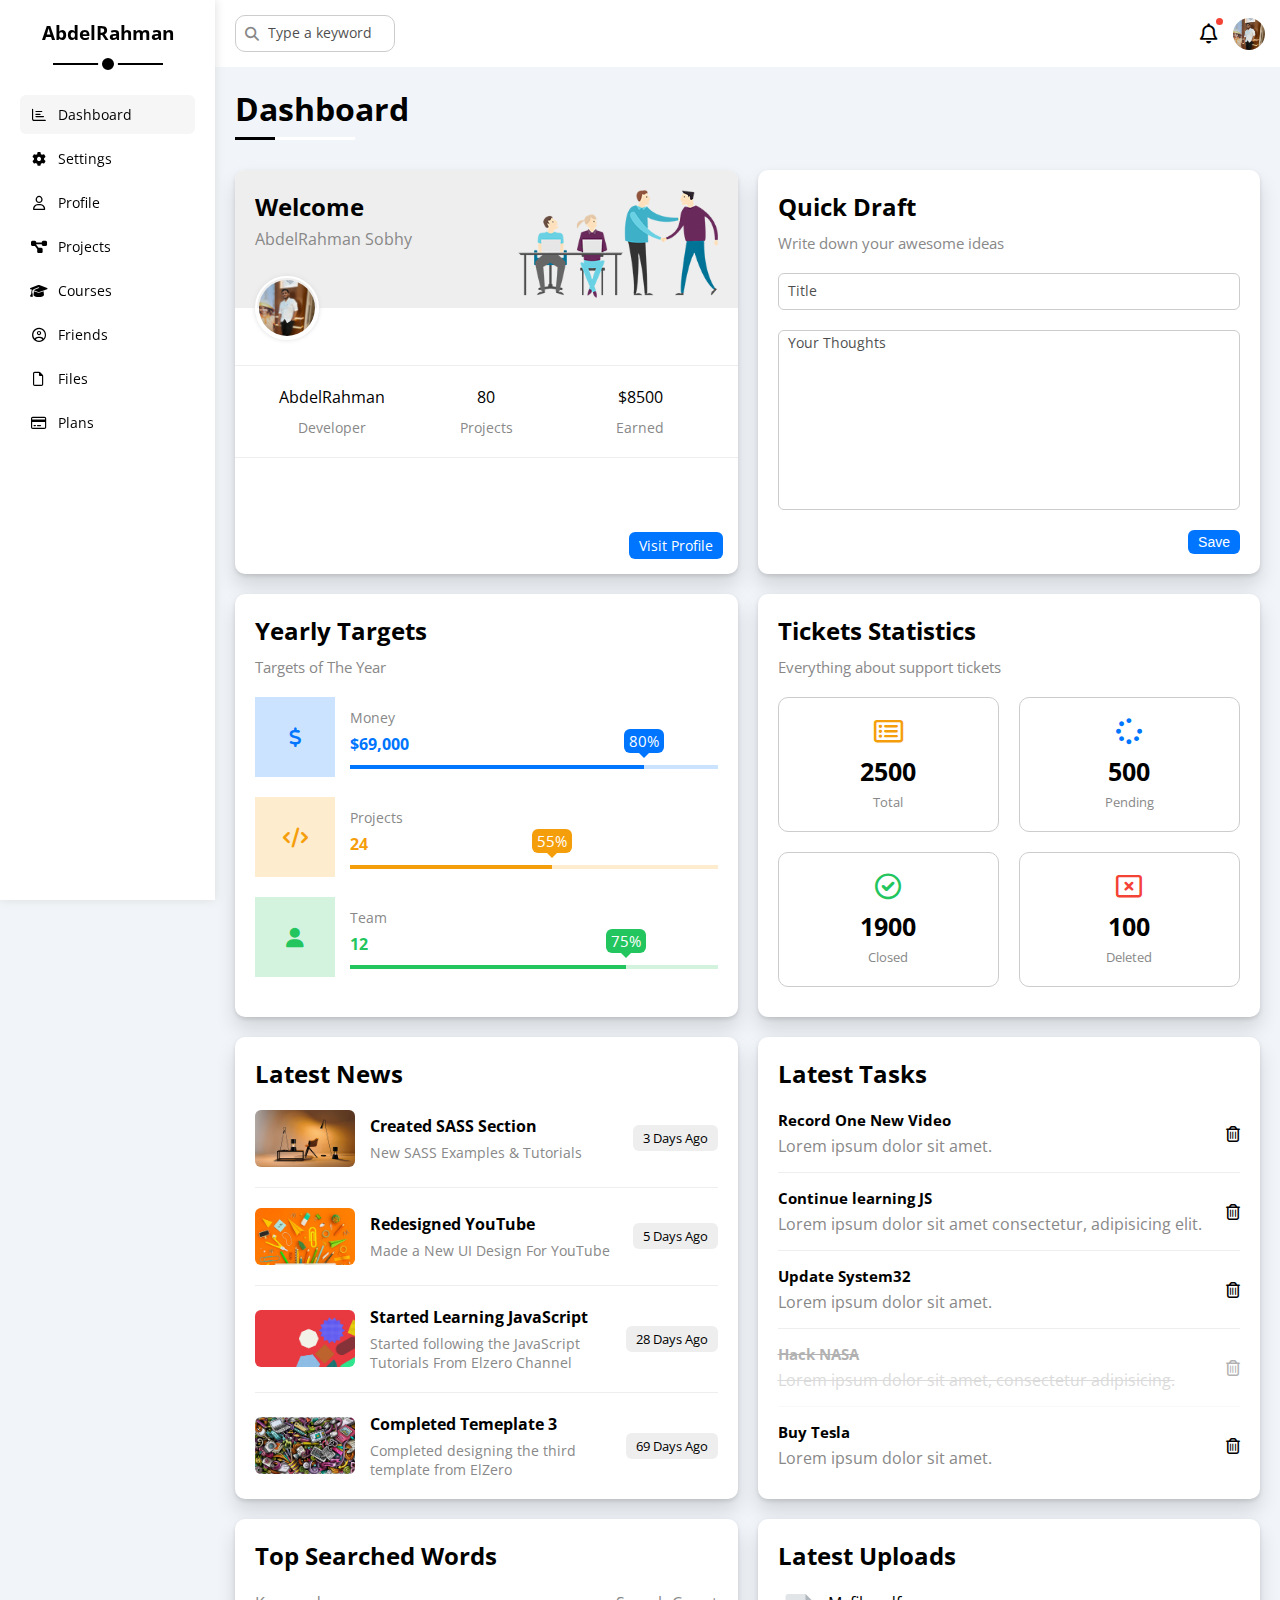
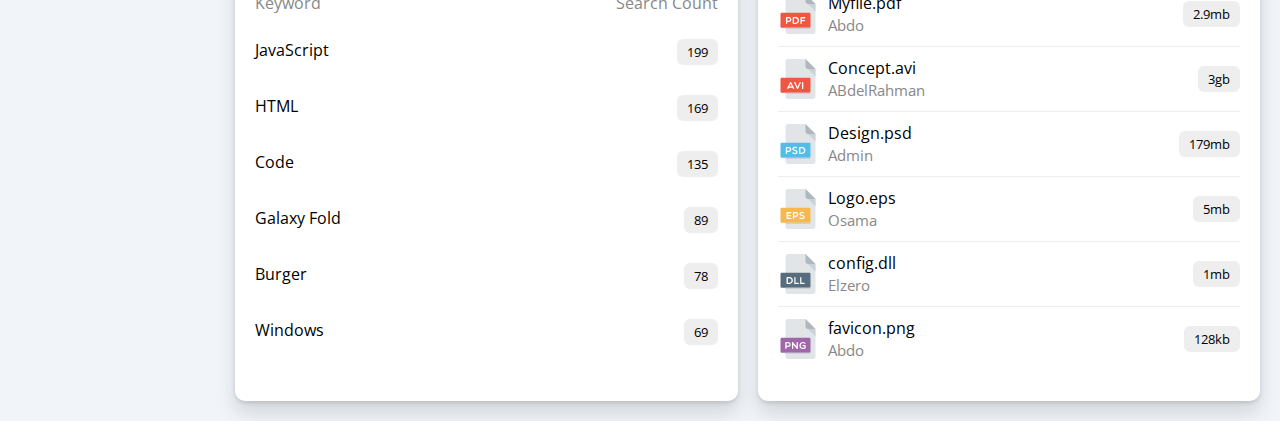
==== commit 89ed31d8: "uploads section" ====
--- a/index.html
+++ b/index.html
@@ -296,6 +296,71 @@
                         <span class="bg-eee fs-13 btn">69</span>
                     </div>
                 </div>
+                <div class="latest-uploads widget">
+                    <h2 class="mt-0 mb-20">Latest Uploads</h2>
+                    <ul class="m-0">
+                        <li class="flex-ac-sb pb-10 mb-10">
+                            <div class="flex-ac">
+                                <img src="images/pdf.svg" alt="" class="mr-10">
+                                <div>
+                                    <span class="block">Myfile.pdf</span>
+                                    <span class="fs-15 grey">Abdo</span>
+                                </div>
+                            </div>
+                            <div class="bg-eee btn fs-13">2.9mb</div>
+                        </li>
+                        <li class="flex-ac-sb pb-10 mb-10">
+                            <div class="flex-ac">
+                                <img src="images/avi.svg" alt="" class="mr-10">
+                                <div>
+                                    <span class="block">Concept.avi</span>
+                                    <span class="fs-15 grey">ABdelRahman</span>
+                                </div>
+                            </div>
+                            <div class="bg-eee btn fs-13">3gb</div>
+                        </li>
+                        <li class="flex-ac-sb pb-10 mb-10">
+                            <div class="flex-ac">
+                                <img src="images/psd.svg" alt="" class="mr-10">
+                                <div>
+                                    <span class="block">Design.psd</span>
+                                    <span class="fs-15 grey">Admin</span>
+                                </div>
+                            </div>
+                            <div class="bg-eee btn fs-13">179mb</div>
+                        </li>
+                        <li class="flex-ac-sb pb-10 mb-10">
+                            <div class="flex-ac">
+                                <img src="images/eps.svg" alt="" class="mr-10">
+                                <div>
+                                    <span class="block">Logo.eps</span>
+                                    <span class="fs-15 grey">Osama</span>
+                                </div>
+                            </div>
+                            <div class="bg-eee btn fs-13">5mb</div>
+                        </li>
+                        <li class="flex-ac-sb pb-10 mb-10">
+                            <div class="flex-ac">
+                                <img src="images/dll.svg" alt="" class="mr-10">
+                                <div>
+                                    <span class="block">config.dll</span>
+                                    <span class="fs-15 grey">Elzero</span>
+                                </div>
+                            </div>
+                            <div class="bg-eee btn fs-13">1mb</div>
+                        </li>
+                        <li class="flex-ac-sb pb-10 mb-10">
+                            <div class="flex-ac">
+                                <img src="images/png.svg" alt="" class="mr-10">
+                                <div>
+                                    <span class="block">favicon.png</span>
+                                    <span class="fs-15 grey">Abdo</span>
+                                </div>
+                            </div>
+                            <div class="bg-eee btn fs-13">128kb</div>
+                        </li>
+                    </ul>
+                </div>
             </div>
         </div>
     </div>
--- a/css/framework.css
+++ b/css/framework.css
@@ -55,6 +55,10 @@
     padding-top: 15px;
 }
 
+.pb-10 {
+    padding-bottom: 10px;
+}
+
 .pb-15 {
     padding-bottom: 15px;
 }
@@ -81,6 +85,10 @@
 
 .mt-20 {
     margin-top: 20px;
+}
+
+.mr-10 {
+    margin-right: 10px;
 }
 
 .mb-5 {
--- a/css/style.css
+++ b/css/style.css
@@ -597,4 +597,12 @@
 
 .tasks .task-row:not(.done) .delete:hover {
     color: var(--color-red);
+}
+
+.latest-uploads ul li:not(:last-child) {
+    border-bottom: 1px solid #eee;
+}
+
+.latest-uploads ul li img {
+    width: 40px;
 }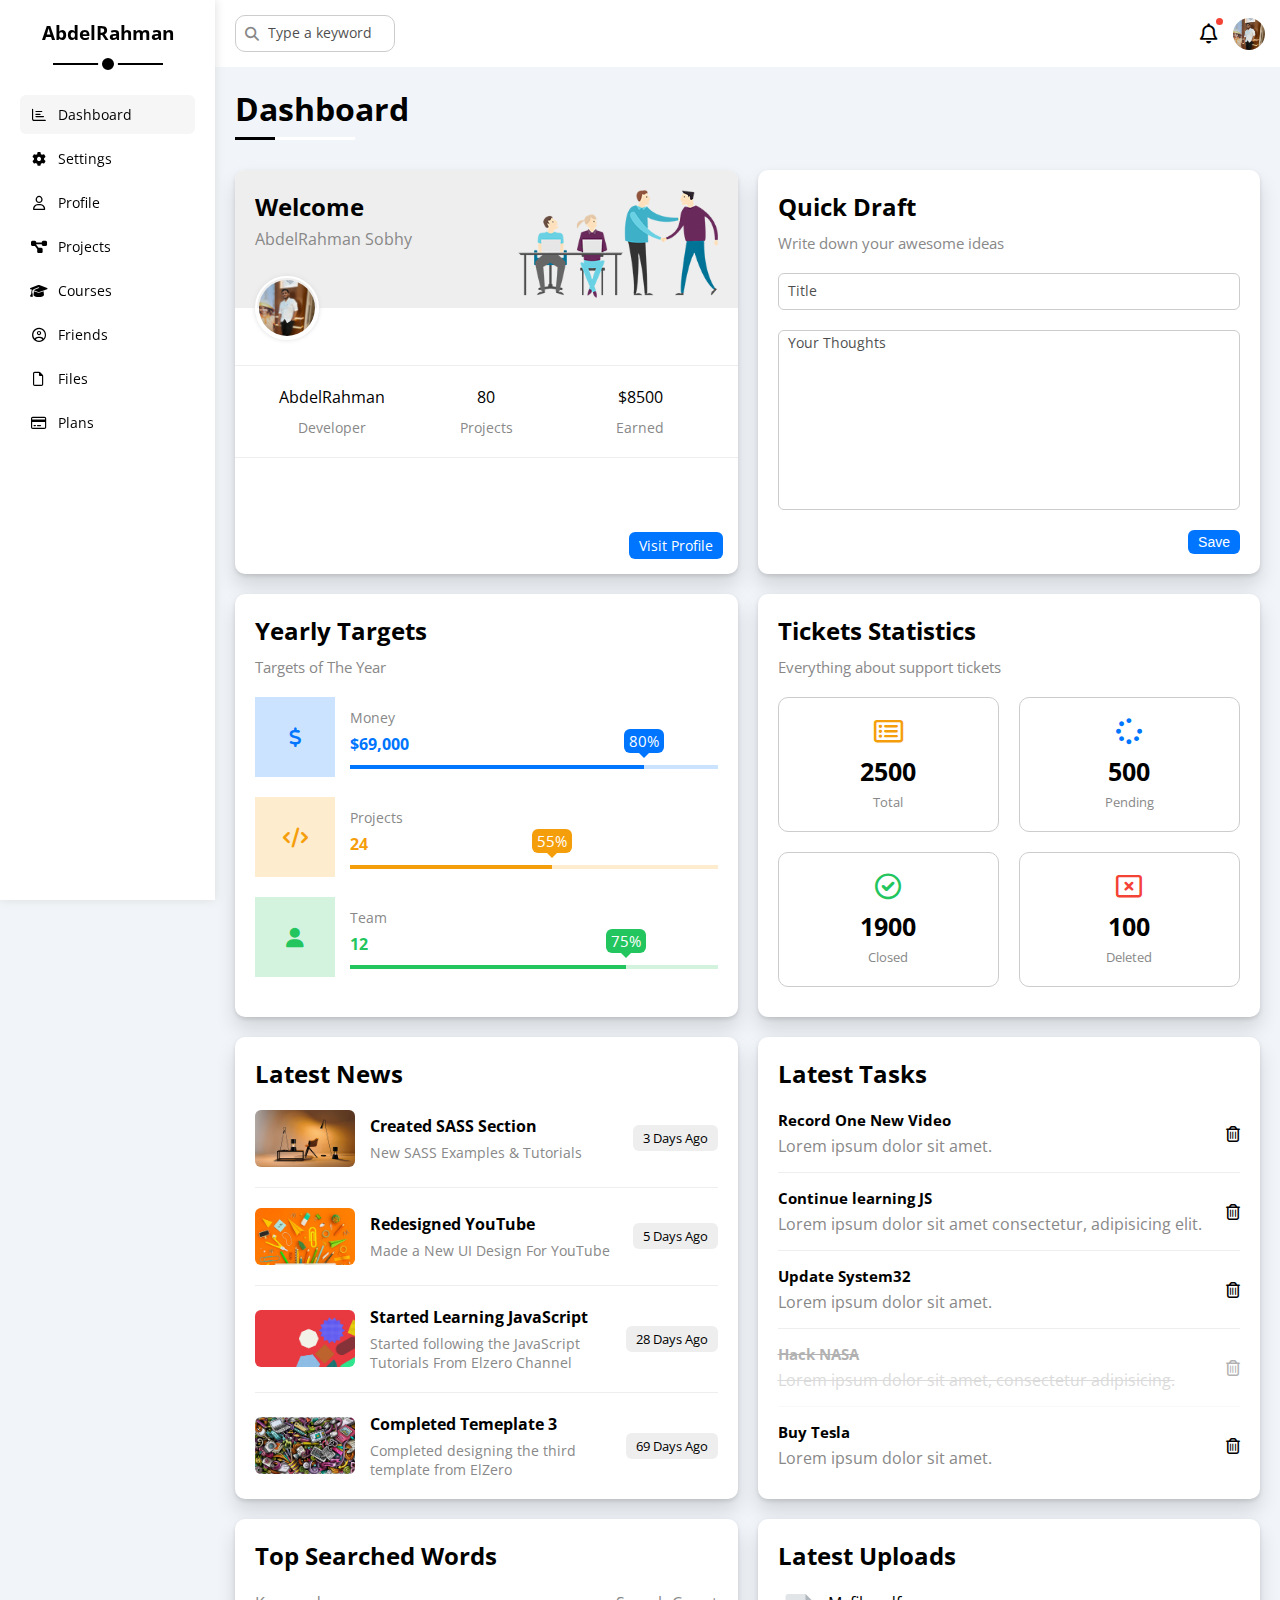
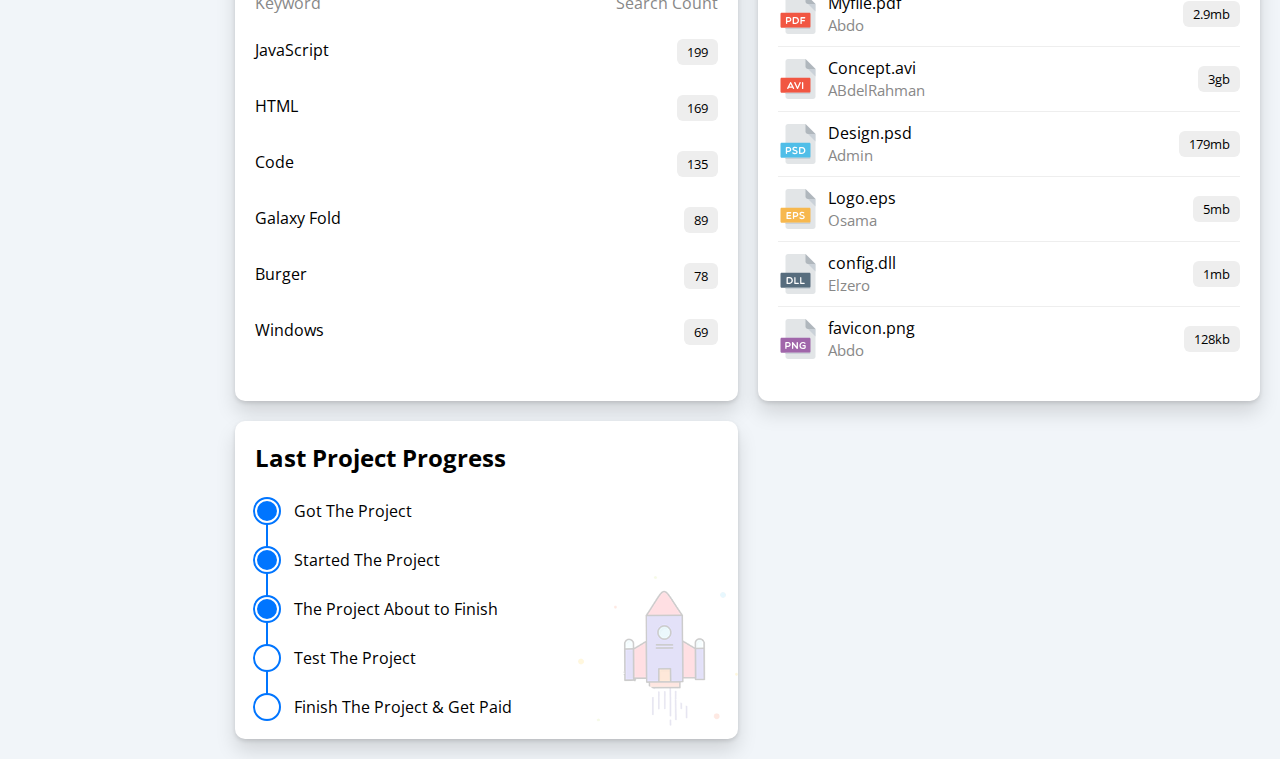
==== commit 80e7c13b: "u" ====
--- a/index.html
+++ b/index.html
@@ -361,6 +361,17 @@
                         </li>
                     </ul>
                 </div>
+                <div class="last-project widget relative">
+                    <h2 class="mt-0 mb-20">Last Project Progress</h2>
+                    <ul class="m-0 relative">
+                        <li class="mt-25 flex-ac done">Got The Project</li>
+                        <li class="mt-25 flex-ac done">Started The Project</li>
+                        <li class="mt-25 flex-ac done">The Project About to Finish</li>
+                        <li class="mt-25 flex-ac current">Test The Project</li>
+                        <li class="mt-25 flex-ac">Finish The Project & Get Paid</li>
+                    </ul>
+                    <img class="launch-icon mobile-hidden" src="images/project.png" alt="">
+                </div>
             </div>
         </div>
     </div>
--- a/css/framework.css
+++ b/css/framework.css
@@ -85,6 +85,10 @@
 
 .mt-20 {
     margin-top: 20px;
+}
+
+.mt-25 {
+    margin-top: 25px;
 }
 
 .mr-10 {
--- a/css/style.css
+++ b/css/style.css
@@ -605,4 +605,70 @@
 
 .latest-uploads ul li img {
     width: 40px;
+}
+
+.last-project ul::before {
+    content: '';
+    position: absolute;
+    left: 11px;
+    width: 2px;
+    height: 100%;
+    background-color: var(--color-blue);
+}
+
+.last-project ul li::before {
+    content: '';
+    width: 20px;
+    height: 20px;
+    display: block;
+    border-radius: 50%;
+    background-color: white;
+    outline: 2px solid var(--color-blue);
+    border: 2px solid white;
+    margin-right: 15px;
+    z-index: 1;
+}
+
+.last-project ul li.done::before {
+    background-color: var(--color-blue);
+}
+
+.last-project ul li.current::before {
+    animation: color 0.8s infinite alternate;
+}
+
+@keyframes color {
+    form {
+        background-color: white;
+    }
+
+    to {
+        background-color: var(--color-blue);
+    }
+}
+
+.last-project .launch-icon {
+    position: absolute;
+    width: 160px;
+    right: 0;
+    bottom: 10px;
+    opacity: 0.2;
+    transition: 0.3s;
+}
+
+.last-project:hover .launch-icon {
+    opacity: 0.5;
+    animation: launch 1s infinite ease-in-out;
+}
+
+@keyframes launch {
+
+    0%,
+    100% {
+        transform: translateY(0);
+    }
+
+    50% {
+        transform: translatey(-20px);
+    }
 }